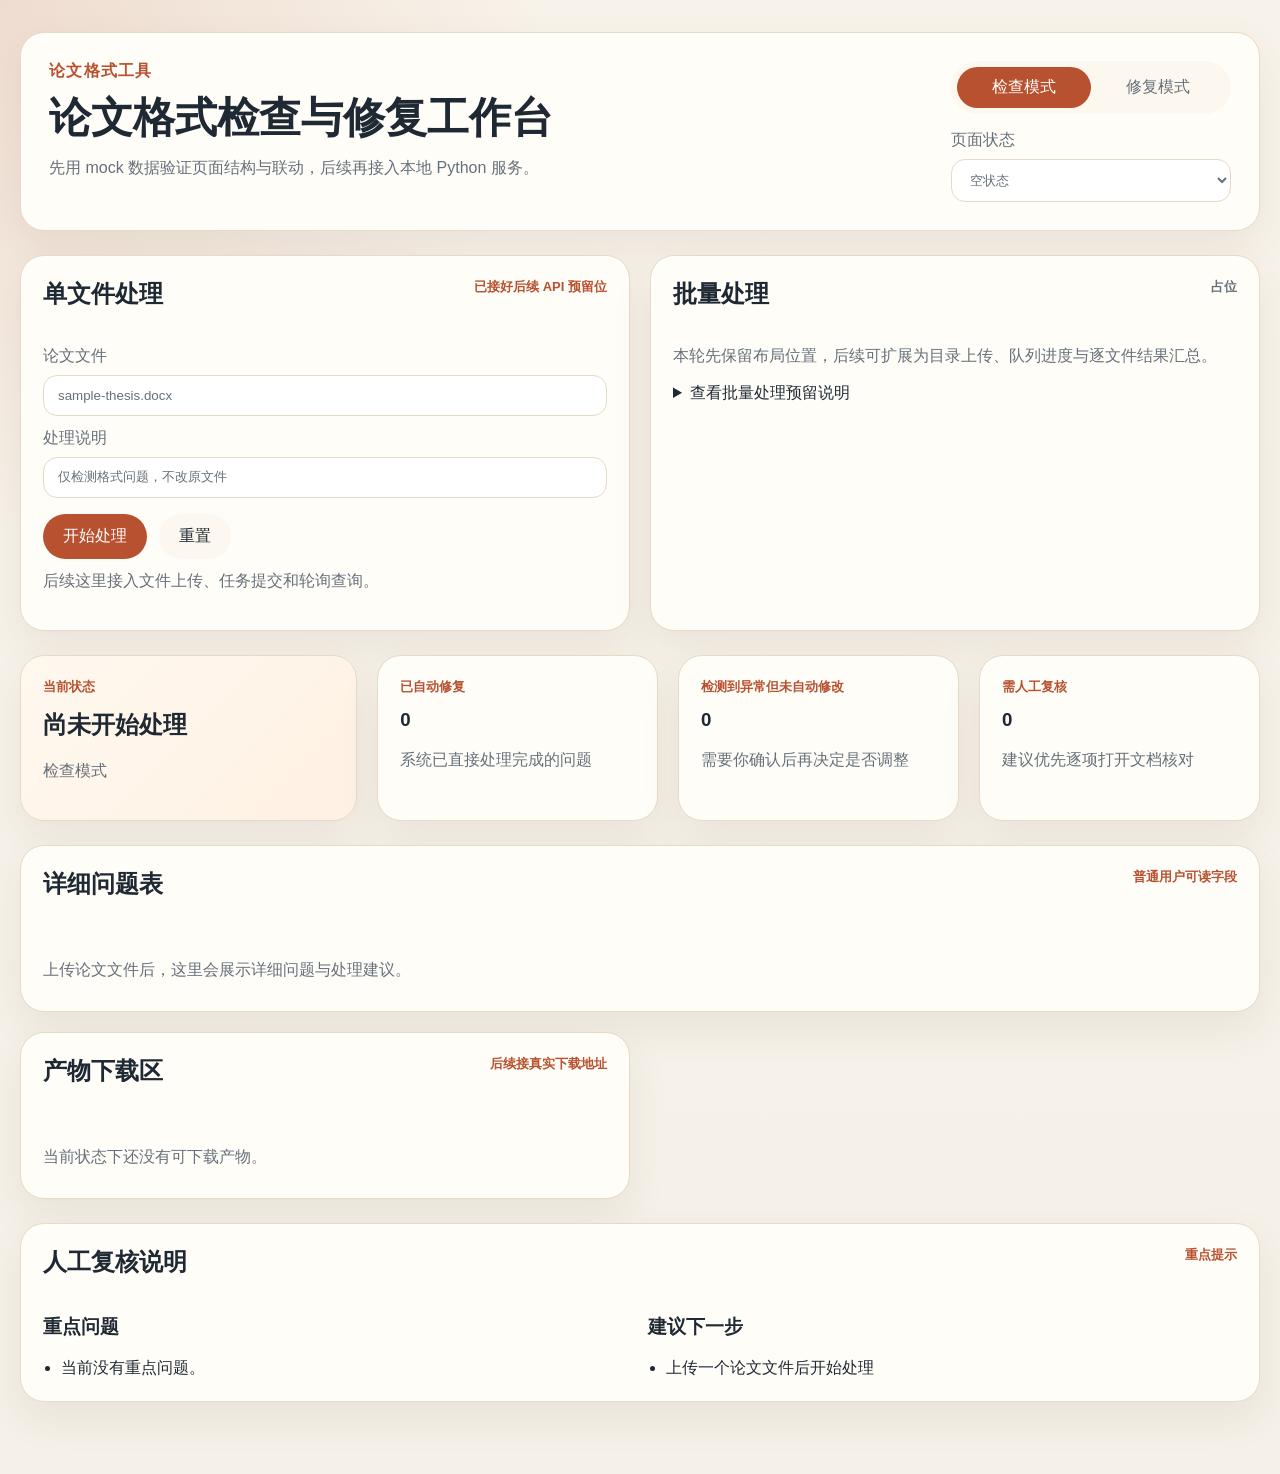
==== appsmith/preview/index.html @ 476202f2 "Add Appsmith UI skeleton, mock data, and local setup docs" ====
<!doctype html>
<html lang="zh-CN">
  <head>
    <meta charset="utf-8" />
    <meta name="viewport" content="width=device-width, initial-scale=1" />
    <title>论文格式工具 UI 预览</title>
    <link rel="stylesheet" href="/appsmith/preview/styles.css" />
  </head>
  <body>
    <main class="page-shell">
      <section class="hero-card">
        <div>
          <p class="eyebrow">论文格式工具</p>
          <h1>论文格式检查与修复工作台</h1>
          <p class="hero-copy">先用 mock 数据验证页面结构与联动，后续再接入本地 Python 服务。</p>
        </div>
        <div class="hero-actions">
          <div class="mode-switch" role="tablist" aria-label="模式切换">
            <button class="mode-button active" data-mode="check">检查模式</button>
            <button class="mode-button" data-mode="fix">修复模式</button>
          </div>
          <label class="state-picker">
            <span>页面状态</span>
            <select id="stateSelect">
              <option value="empty">空状态</option>
              <option value="check">检查成功</option>
              <option value="fix">修复成功</option>
              <option value="failure">处理失败</option>
            </select>
          </label>
        </div>
      </section>

      <section class="content-grid">
        <article class="panel">
          <div class="panel-header">
            <h2>单文件处理</h2>
            <span class="panel-tag">已接好后续 API 预留位</span>
          </div>
          <div class="field-list">
            <label>
              <span>论文文件</span>
              <input type="text" value="sample-thesis.docx" readonly />
            </label>
            <label>
              <span>处理说明</span>
              <input id="modeDescription" type="text" value="仅检测格式问题，不改原文件" readonly />
            </label>
          </div>
          <div class="button-row">
            <button class="primary-button">开始处理</button>
            <button class="secondary-button">重置</button>
          </div>
          <p class="helper-copy">后续这里接入文件上传、任务提交和轮询查询。</p>
        </article>

        <article class="panel">
          <div class="panel-header">
            <h2>批量处理</h2>
            <span class="panel-tag muted">占位</span>
          </div>
          <p class="placeholder-copy">本轮先保留布局位置，后续可扩展为目录上传、队列进度与逐文件结果汇总。</p>
          <details>
            <summary>查看批量处理预留说明</summary>
            <p>建议后续拆分为目录选择、执行队列、批量摘要和失败重试四块区域。</p>
          </details>
        </article>
      </section>

      <section class="summary-grid">
        <article class="summary-card summary-main">
          <p class="summary-label">当前状态</p>
          <h2 id="overallStatus">尚未开始处理</h2>
          <p id="processingLabel" class="summary-copy">检查模式</p>
        </article>
        <article class="summary-card">
          <p class="summary-label">已自动修复</p>
          <h3 id="autoProcessedCount">0</h3>
          <p class="summary-copy">系统已直接处理完成的问题</p>
        </article>
        <article class="summary-card">
          <p class="summary-label">检测到异常但未自动修改</p>
          <h3 id="detectedCount">0</h3>
          <p class="summary-copy">需要你确认后再决定是否调整</p>
        </article>
        <article class="summary-card">
          <p class="summary-label">需人工复核</p>
          <h3 id="manualReviewCount">0</h3>
          <p class="summary-copy">建议优先逐项打开文档核对</p>
        </article>
      </section>

      <section class="content-grid lower-grid">
        <article class="panel span-two">
          <div class="panel-header">
            <h2>详细问题表</h2>
            <span class="panel-tag">普通用户可读字段</span>
          </div>
          <div id="emptyState" class="empty-state">上传论文文件后，这里会展示详细问题与处理建议。</div>
          <div class="table-wrap" id="tableWrap">
            <table>
              <thead>
                <tr>
                  <th>规则编号</th>
                  <th>问题标题</th>
                  <th>所属区块</th>
                  <th>严重级别</th>
                  <th>是否自动修复</th>
                  <th>处理建议</th>
                </tr>
              </thead>
              <tbody id="issueTableBody"></tbody>
            </table>
          </div>
        </article>

        <article class="panel">
          <div class="panel-header">
            <h2>产物下载区</h2>
            <span class="panel-tag">后续接真实下载地址</span>
          </div>
          <div class="download-list" id="downloadList"></div>
        </article>
      </section>

      <section class="content-grid lower-grid">
        <article class="panel span-two">
          <div class="panel-header">
            <h2>人工复核说明</h2>
            <span class="panel-tag">重点提示</span>
          </div>
          <div class="review-columns">
            <div>
              <h3>重点问题</h3>
              <ul id="keyIssues"></ul>
            </div>
            <div>
              <h3>建议下一步</h3>
              <ul id="nextSteps"></ul>
            </div>
          </div>
        </article>
      </section>
    </main>

    <script src="/appsmith/preview/app.js" defer></script>
  </body>
  </html>
---- appsmith/preview/styles.css ----
:root {
  --bg: #f5f1e8;
  --panel: #fffdf8;
  --panel-strong: #fdf8ef;
  --text: #1f2933;
  --muted: #66707a;
  --line: #e5dbc6;
  --accent: #b8512f;
  --accent-soft: #f4d9cf;
  --success: #256f48;
  --warn: #9a6700;
  --danger: #a6402d;
  --shadow: 0 16px 40px rgba(84, 57, 34, 0.08);
}

* {
  box-sizing: border-box;
}

body {
  margin: 0;
  font-family: "PingFang SC", "Noto Sans SC", sans-serif;
  color: var(--text);
  background:
    radial-gradient(circle at top left, rgba(184, 81, 47, 0.14), transparent 28%),
    linear-gradient(180deg, #f8f3ea 0%, var(--bg) 100%);
}

.page-shell {
  max-width: 1280px;
  margin: 0 auto;
  padding: 32px 20px 48px;
}

.hero-card,
.panel,
.summary-card {
  background: var(--panel);
  border: 1px solid var(--line);
  border-radius: 24px;
  box-shadow: var(--shadow);
}

.hero-card {
  display: flex;
  justify-content: space-between;
  gap: 20px;
  padding: 28px;
  margin-bottom: 24px;
}

.eyebrow {
  margin: 0 0 8px;
  color: var(--accent);
  font-weight: 700;
  letter-spacing: 0.08em;
}

h1,
h2,
h3,
p {
  margin-top: 0;
}

h1 {
  margin-bottom: 12px;
  font-size: clamp(28px, 4vw, 42px);
}

.hero-copy,
.helper-copy,
.placeholder-copy,
.summary-copy,
.empty-state,
details p,
label span,
input,
select {
  color: var(--muted);
}

.hero-actions {
  min-width: 280px;
  display: grid;
  gap: 16px;
}

.mode-switch {
  display: flex;
  background: var(--panel-strong);
  padding: 6px;
  border-radius: 999px;
}

.mode-button,
.primary-button,
.secondary-button,
.download-item button {
  border: 0;
  border-radius: 999px;
  cursor: pointer;
  font: inherit;
}

.mode-button {
  flex: 1;
  background: transparent;
  color: var(--muted);
  padding: 10px 16px;
}

.mode-button.active {
  background: var(--accent);
  color: #fff;
}

.state-picker {
  display: grid;
  gap: 8px;
}

.panel,
.summary-card {
  padding: 22px;
}

.content-grid,
.summary-grid {
  display: grid;
  gap: 20px;
  margin-bottom: 24px;
}

.content-grid {
  grid-template-columns: repeat(2, minmax(0, 1fr));
}

.summary-grid {
  grid-template-columns: 1.2fr repeat(3, minmax(0, 1fr));
}

.summary-main {
  background: linear-gradient(135deg, #fff8ef 0%, #fff1e3 100%);
}

.summary-label,
.panel-tag {
  font-size: 13px;
  font-weight: 700;
  color: var(--accent);
}

.panel-tag.muted {
  color: var(--muted);
}

.panel-header {
  display: flex;
  justify-content: space-between;
  gap: 12px;
  align-items: start;
  margin-bottom: 16px;
}

.field-list {
  display: grid;
  gap: 12px;
  margin-bottom: 16px;
}

label {
  display: grid;
  gap: 8px;
}

input,
select {
  width: 100%;
  padding: 12px 14px;
  border-radius: 14px;
  border: 1px solid var(--line);
  background: #fff;
}

.button-row {
  display: flex;
  gap: 12px;
  margin-bottom: 12px;
}

.primary-button {
  background: var(--accent);
  color: #fff;
  padding: 12px 20px;
}

.secondary-button {
  background: var(--panel-strong);
  color: var(--text);
  padding: 12px 20px;
}

.span-two {
  grid-column: span 2;
}

.table-wrap {
  overflow-x: auto;
}

table {
  width: 100%;
  border-collapse: collapse;
}

th,
td {
  padding: 14px 12px;
  border-bottom: 1px solid var(--line);
  text-align: left;
  vertical-align: top;
}

th {
  color: var(--muted);
  font-size: 14px;
}

.empty-state {
  padding: 24px 0 8px;
}

.download-list {
  display: grid;
  gap: 12px;
}

.download-item {
  display: flex;
  justify-content: space-between;
  gap: 12px;
  align-items: center;
  padding: 14px 16px;
  border: 1px solid var(--line);
  border-radius: 16px;
  background: var(--panel-strong);
}

.download-item button {
  background: #fff;
  border: 1px solid var(--line);
  padding: 8px 14px;
}

.review-columns {
  display: grid;
  grid-template-columns: repeat(2, minmax(0, 1fr));
  gap: 16px;
}

ul {
  margin: 0;
  padding-left: 18px;
}

.status-high {
  color: var(--danger);
}

.status-medium {
  color: var(--warn);
}

.status-low {
  color: var(--success);
}

@media (max-width: 980px) {
  .hero-card,
  .content-grid,
  .summary-grid,
  .review-columns {
    grid-template-columns: 1fr;
  }

  .hero-card {
    flex-direction: column;
  }

  .span-two {
    grid-column: auto;
  }
}
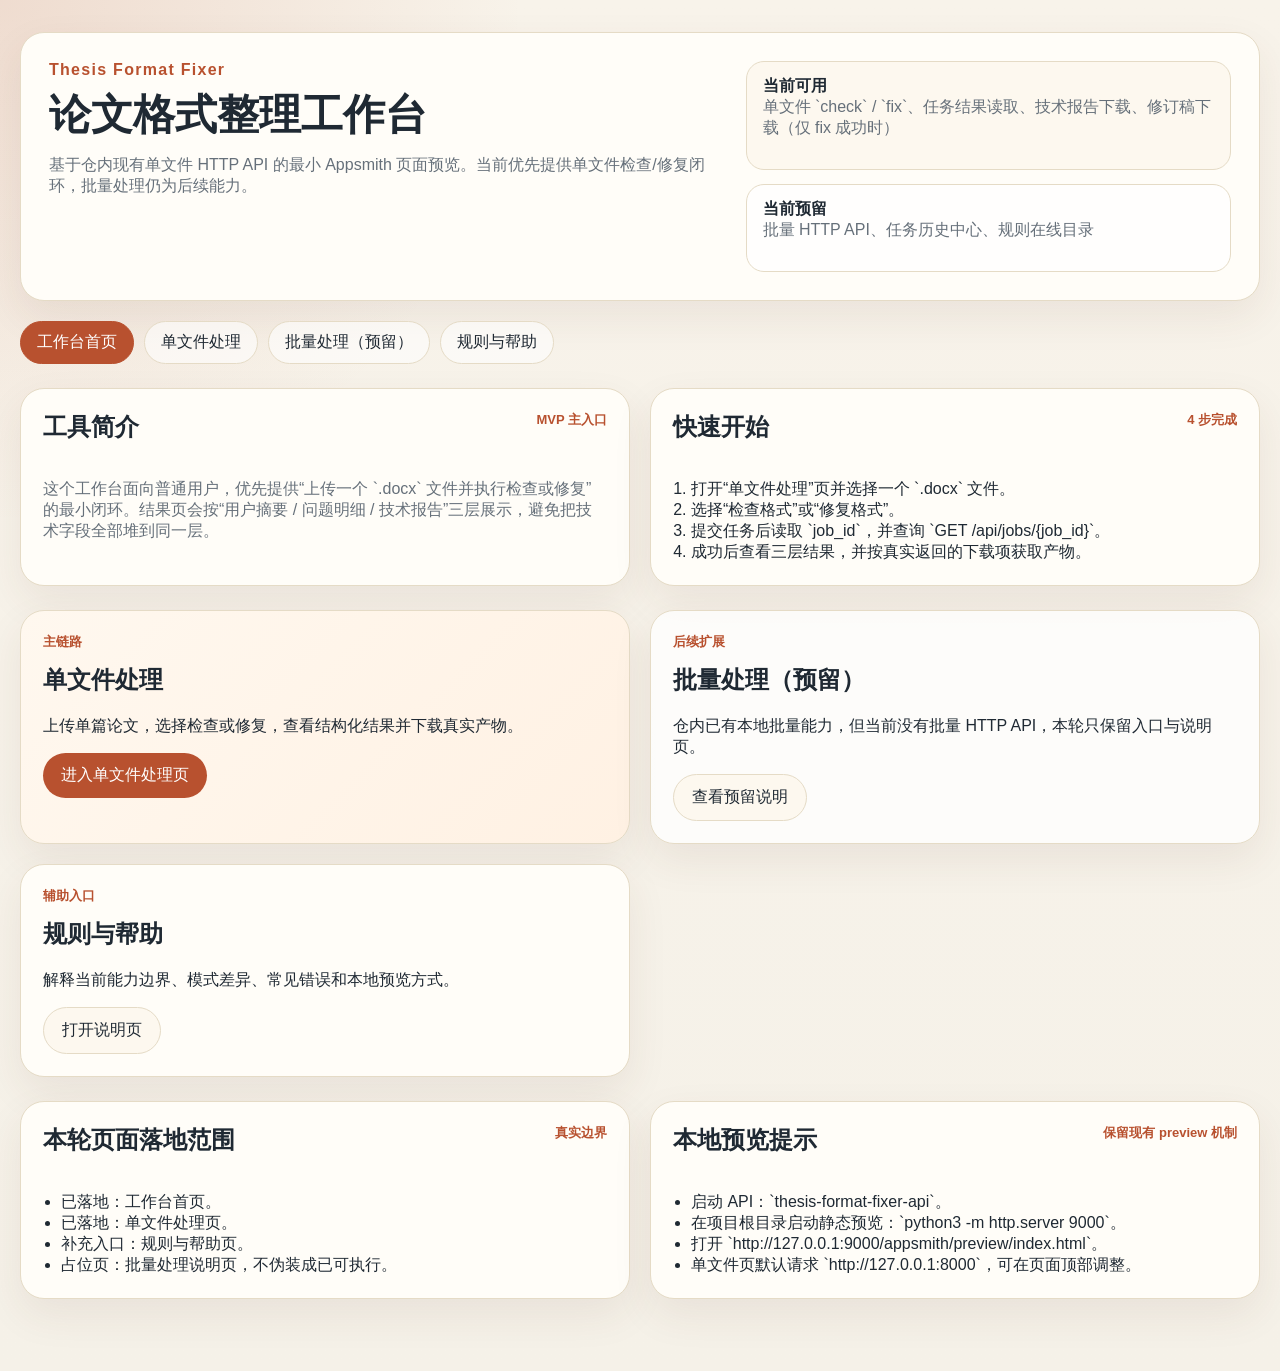
==== commit 9e97cd12: "feat(appsmith): implement home and single-file preview pages" ====
--- a/appsmith/preview/index.html
+++ b/appsmith/preview/index.html
@@ -3,146 +3,113 @@
   <head>
     <meta charset="utf-8" />
     <meta name="viewport" content="width=device-width, initial-scale=1" />
-    <title>论文格式工具 UI 预览</title>
+    <title>论文格式工具工作台预览</title>
     <link rel="stylesheet" href="/appsmith/preview/styles.css" />
   </head>
   <body>
     <main class="page-shell">
-      <section class="hero-card">
+      <header class="hero-card">
         <div>
-          <p class="eyebrow">论文格式工具</p>
-          <h1>论文格式检查与修复工作台</h1>
-          <p class="hero-copy">先用 mock 数据验证页面结构与联动，后续再接入本地 Python 服务。</p>
+          <p class="eyebrow">Thesis Format Fixer</p>
+          <h1>论文格式整理工作台</h1>
+          <p class="hero-copy">
+            基于仓内现有单文件 HTTP API 的最小 Appsmith 页面预览。当前优先提供单文件检查/修复闭环，批量处理仍为后续能力。
+          </p>
         </div>
-        <div class="hero-actions">
-          <div class="mode-switch" role="tablist" aria-label="模式切换">
-            <button class="mode-button active" data-mode="check">检查模式</button>
-            <button class="mode-button" data-mode="fix">修复模式</button>
+        <div class="hero-side">
+          <div class="status-note">
+            <strong>当前可用</strong>
+            <p>单文件 `check` / `fix`、任务结果读取、技术报告下载、修订稿下载（仅 fix 成功时）</p>
           </div>
-          <label class="state-picker">
-            <span>页面状态</span>
-            <select id="stateSelect">
-              <option value="empty">空状态</option>
-              <option value="check">检查成功</option>
-              <option value="fix">修复成功</option>
-              <option value="failure">处理失败</option>
-            </select>
-          </label>
+          <div class="status-note muted">
+            <strong>当前预留</strong>
+            <p>批量 HTTP API、任务历史中心、规则在线目录</p>
+          </div>
         </div>
+      </header>
+
+      <section class="nav-strip">
+        <a class="nav-link active" href="/appsmith/preview/index.html">工作台首页</a>
+        <a class="nav-link" href="/appsmith/preview/single-file.html">单文件处理</a>
+        <a class="nav-link" href="/appsmith/preview/batch-placeholder.html">批量处理（预留）</a>
+        <a class="nav-link" href="/appsmith/preview/help.html">规则与帮助</a>
+      </section>
+
+      <section class="content-grid home-grid">
+        <article class="panel">
+          <div class="panel-header">
+            <h2>工具简介</h2>
+            <span class="panel-tag">MVP 主入口</span>
+          </div>
+          <p class="body-copy">
+            这个工作台面向普通用户，优先提供“上传一个 `.docx` 文件并执行检查或修复”的最小闭环。结果页会按“用户摘要 / 问题明细 / 技术报告”三层展示，避免把技术字段全部堆到同一层。
+          </p>
+        </article>
+
+        <article class="panel">
+          <div class="panel-header">
+            <h2>快速开始</h2>
+            <span class="panel-tag">4 步完成</span>
+          </div>
+          <ol class="step-list">
+            <li>打开“单文件处理”页并选择一个 `.docx` 文件。</li>
+            <li>选择“检查格式”或“修复格式”。</li>
+            <li>提交任务后读取 `job_id`，并查询 `GET /api/jobs/{job_id}`。</li>
+            <li>成功后查看三层结果，并按真实返回的下载项获取产物。</li>
+          </ol>
+        </article>
+      </section>
+
+      <section class="action-grid">
+        <article class="action-card primary">
+          <p class="summary-label">主链路</p>
+          <h2>单文件处理</h2>
+          <p>上传单篇论文，选择检查或修复，查看结构化结果并下载真实产物。</p>
+          <a class="primary-button as-link" href="/appsmith/preview/single-file.html">进入单文件处理页</a>
+        </article>
+
+        <article class="action-card muted-card">
+          <p class="summary-label">后续扩展</p>
+          <h2>批量处理（预留）</h2>
+          <p>仓内已有本地批量能力，但当前没有批量 HTTP API，本轮只保留入口与说明页。</p>
+          <a class="secondary-button as-link" href="/appsmith/preview/batch-placeholder.html">查看预留说明</a>
+        </article>
+
+        <article class="action-card">
+          <p class="summary-label">辅助入口</p>
+          <h2>规则与帮助</h2>
+          <p>解释当前能力边界、模式差异、常见错误和本地预览方式。</p>
+          <a class="secondary-button as-link" href="/appsmith/preview/help.html">打开说明页</a>
+        </article>
       </section>
 
       <section class="content-grid">
         <article class="panel">
           <div class="panel-header">
-            <h2>单文件处理</h2>
-            <span class="panel-tag">已接好后续 API 预留位</span>
+            <h2>本轮页面落地范围</h2>
+            <span class="panel-tag">真实边界</span>
           </div>
-          <div class="field-list">
-            <label>
-              <span>论文文件</span>
-              <input type="text" value="sample-thesis.docx" readonly />
-            </label>
-            <label>
-              <span>处理说明</span>
-              <input id="modeDescription" type="text" value="仅检测格式问题，不改原文件" readonly />
-            </label>
-          </div>
-          <div class="button-row">
-            <button class="primary-button">开始处理</button>
-            <button class="secondary-button">重置</button>
-          </div>
-          <p class="helper-copy">后续这里接入文件上传、任务提交和轮询查询。</p>
+          <ul class="plain-list">
+            <li>已落地：工作台首页。</li>
+            <li>已落地：单文件处理页。</li>
+            <li>补充入口：规则与帮助页。</li>
+            <li>占位页：批量处理说明页，不伪装成已可执行。</li>
+          </ul>
         </article>
 
         <article class="panel">
           <div class="panel-header">
-            <h2>批量处理</h2>
-            <span class="panel-tag muted">占位</span>
+            <h2>本地预览提示</h2>
+            <span class="panel-tag">保留现有 preview 机制</span>
           </div>
-          <p class="placeholder-copy">本轮先保留布局位置，后续可扩展为目录上传、队列进度与逐文件结果汇总。</p>
-          <details>
-            <summary>查看批量处理预留说明</summary>
-            <p>建议后续拆分为目录选择、执行队列、批量摘要和失败重试四块区域。</p>
-          </details>
-        </article>
-      </section>
-
-      <section class="summary-grid">
-        <article class="summary-card summary-main">
-          <p class="summary-label">当前状态</p>
-          <h2 id="overallStatus">尚未开始处理</h2>
-          <p id="processingLabel" class="summary-copy">检查模式</p>
-        </article>
-        <article class="summary-card">
-          <p class="summary-label">已自动修复</p>
-          <h3 id="autoProcessedCount">0</h3>
-          <p class="summary-copy">系统已直接处理完成的问题</p>
-        </article>
-        <article class="summary-card">
-          <p class="summary-label">检测到异常但未自动修改</p>
-          <h3 id="detectedCount">0</h3>
-          <p class="summary-copy">需要你确认后再决定是否调整</p>
-        </article>
-        <article class="summary-card">
-          <p class="summary-label">需人工复核</p>
-          <h3 id="manualReviewCount">0</h3>
-          <p class="summary-copy">建议优先逐项打开文档核对</p>
-        </article>
-      </section>
-
-      <section class="content-grid lower-grid">
-        <article class="panel span-two">
-          <div class="panel-header">
-            <h2>详细问题表</h2>
-            <span class="panel-tag">普通用户可读字段</span>
-          </div>
-          <div id="emptyState" class="empty-state">上传论文文件后，这里会展示详细问题与处理建议。</div>
-          <div class="table-wrap" id="tableWrap">
-            <table>
-              <thead>
-                <tr>
-                  <th>规则编号</th>
-                  <th>问题标题</th>
-                  <th>所属区块</th>
-                  <th>严重级别</th>
-                  <th>是否自动修复</th>
-                  <th>处理建议</th>
-                </tr>
-              </thead>
-              <tbody id="issueTableBody"></tbody>
-            </table>
-          </div>
-        </article>
-
-        <article class="panel">
-          <div class="panel-header">
-            <h2>产物下载区</h2>
-            <span class="panel-tag">后续接真实下载地址</span>
-          </div>
-          <div class="download-list" id="downloadList"></div>
-        </article>
-      </section>
-
-      <section class="content-grid lower-grid">
-        <article class="panel span-two">
-          <div class="panel-header">
-            <h2>人工复核说明</h2>
-            <span class="panel-tag">重点提示</span>
-          </div>
-          <div class="review-columns">
-            <div>
-              <h3>重点问题</h3>
-              <ul id="keyIssues"></ul>
-            </div>
-            <div>
-              <h3>建议下一步</h3>
-              <ul id="nextSteps"></ul>
-            </div>
-          </div>
+          <ul class="plain-list">
+            <li>启动 API：`thesis-format-fixer-api`。</li>
+            <li>在项目根目录启动静态预览：`python3 -m http.server 9000`。</li>
+            <li>打开 `http://127.0.0.1:9000/appsmith/preview/index.html`。</li>
+            <li>单文件页默认请求 `http://127.0.0.1:8000`，可在页面顶部调整。</li>
+          </ul>
         </article>
       </section>
     </main>
-
-    <script src="/appsmith/preview/app.js" defer></script>
   </body>
   </html>
--- a/appsmith/preview/styles.css
+++ b/appsmith/preview/styles.css
@@ -26,6 +26,11 @@
     linear-gradient(180deg, #f8f3ea 0%, var(--bg) 100%);
 }
 
+a {
+  color: inherit;
+  text-decoration: none;
+}
+
 .page-shell {
   max-width: 1280px;
   margin: 0 auto;
@@ -34,7 +39,8 @@
 
 .hero-card,
 .panel,
-.summary-card {
+.summary-card,
+.action-card {
   background: var(--panel);
   border: 1px solid var(--line);
   border-radius: 24px;
@@ -46,7 +52,13 @@
   justify-content: space-between;
   gap: 20px;
   padding: 28px;
-  margin-bottom: 24px;
+  margin-bottom: 20px;
+}
+
+.hero-side,
+.inline-meta {
+  display: grid;
+  gap: 14px;
 }
 
 .eyebrow {
@@ -73,17 +85,126 @@
 .placeholder-copy,
 .summary-copy,
 .empty-state,
-details p,
 label span,
 input,
+select,
+.body-copy,
+.status-note p,
+.download-item p,
+.summary-inline,
+.status-box {
+  color: var(--muted);
+}
+
+.nav-strip {
+  display: flex;
+  flex-wrap: wrap;
+  gap: 10px;
+  margin-bottom: 24px;
+}
+
+.nav-link {
+  padding: 10px 16px;
+  border-radius: 999px;
+  border: 1px solid var(--line);
+  background: rgba(255, 255, 255, 0.6);
+}
+
+.nav-link.active {
+  background: var(--accent);
+  color: #fff;
+  border-color: var(--accent);
+}
+
+.status-note,
+.status-box {
+  border-radius: 18px;
+  border: 1px solid var(--line);
+  background: var(--panel-strong);
+  padding: 14px 16px;
+}
+
+.status-note.muted,
+.status-box.subtle {
+  background: rgba(255, 255, 255, 0.75);
+}
+
+.status-box.danger {
+  background: #fff1ee;
+  border-color: #efc5ba;
+  color: var(--danger);
+}
+
+.panel,
+.summary-card,
+.action-card {
+  padding: 22px;
+}
+
+.content-grid,
+.summary-grid,
+.action-grid {
+  display: grid;
+  gap: 20px;
+  margin-bottom: 24px;
+}
+
+.content-grid,
+.action-grid {
+  grid-template-columns: repeat(2, minmax(0, 1fr));
+}
+
+.summary-grid {
+  grid-template-columns: 1.25fr repeat(3, minmax(0, 1fr));
+}
+
+.home-grid {
+  align-items: stretch;
+}
+
+.summary-main,
+.action-card.primary {
+  background: linear-gradient(135deg, #fff8ef 0%, #fff1e3 100%);
+}
+
+.summary-label,
+.panel-tag {
+  font-size: 13px;
+  font-weight: 700;
+  color: var(--accent);
+}
+
+.panel-tag {
+  text-align: right;
+}
+
+.panel-header {
+  display: flex;
+  justify-content: space-between;
+  gap: 12px;
+  align-items: start;
+  margin-bottom: 16px;
+}
+
+.field-list,
+.field-stack {
+  display: grid;
+  gap: 12px;
+}
+
+label {
+  display: grid;
+  gap: 8px;
+}
+
+input,
 select {
-  color: var(--muted);
-}
-
-.hero-actions {
-  min-width: 280px;
-  display: grid;
-  gap: 16px;
+  width: 100%;
+  padding: 12px 14px;
+  border-radius: 14px;
+  border: 1px solid var(--line);
+  background: #fff;
+  font: inherit;
 }
 
 .mode-switch {
@@ -91,12 +212,12 @@
   background: var(--panel-strong);
   padding: 6px;
   border-radius: 999px;
+  margin-bottom: 12px;
 }
 
 .mode-button,
 .primary-button,
-.secondary-button,
-.download-item button {
+.secondary-button {
   border: 0;
   border-radius: 999px;
   cursor: pointer;
@@ -115,90 +236,76 @@
   color: #fff;
 }
 
-.state-picker {
-  display: grid;
-  gap: 8px;
-}
-
-.panel,
-.summary-card {
-  padding: 22px;
-}
-
-.content-grid,
-.summary-grid {
-  display: grid;
-  gap: 20px;
-  margin-bottom: 24px;
-}
-
-.content-grid {
-  grid-template-columns: repeat(2, minmax(0, 1fr));
-}
-
-.summary-grid {
-  grid-template-columns: 1.2fr repeat(3, minmax(0, 1fr));
-}
-
-.summary-main {
-  background: linear-gradient(135deg, #fff8ef 0%, #fff1e3 100%);
-}
-
-.summary-label,
-.panel-tag {
-  font-size: 13px;
-  font-weight: 700;
-  color: var(--accent);
-}
-
-.panel-tag.muted {
-  color: var(--muted);
-}
-
-.panel-header {
-  display: flex;
-  justify-content: space-between;
-  gap: 12px;
-  align-items: start;
-  margin-bottom: 16px;
-}
-
-.field-list {
-  display: grid;
-  gap: 12px;
-  margin-bottom: 16px;
-}
-
-label {
-  display: grid;
-  gap: 8px;
-}
-
-input,
-select {
-  width: 100%;
-  padding: 12px 14px;
-  border-radius: 14px;
-  border: 1px solid var(--line);
-  background: #fff;
-}
-
 .button-row {
   display: flex;
-  gap: 12px;
-  margin-bottom: 12px;
+  flex-wrap: wrap;
+  gap: 12px;
+  margin-top: 14px;
+}
+
+.primary-button,
+.secondary-button,
+.as-link {
+  display: inline-flex;
+  align-items: center;
+  justify-content: center;
+  min-height: 44px;
+  padding: 12px 18px;
 }
 
 .primary-button {
   background: var(--accent);
   color: #fff;
-  padding: 12px 20px;
 }
 
 .secondary-button {
   background: var(--panel-strong);
   color: var(--text);
-  padding: 12px 20px;
+  border: 1px solid var(--line);
+}
+
+.compact-link {
+  min-height: auto;
+  padding: 8px 14px;
+}
+
+.plain-list,
+.step-list,
+ul {
+  margin: 0;
+  padding-left: 18px;
+}
+
+.action-card p:last-child,
+.panel p:last-child {
+  margin-bottom: 0;
+}
+
+.muted-card {
+  background: rgba(255, 255, 255, 0.78);
+}
+
+.meta-pairs {
+  display: grid;
+  gap: 8px;
+  margin: 14px 0 0;
+}
+
+.meta-pairs div {
+  display: flex;
+  justify-content: space-between;
+  gap: 12px;
+  border-top: 1px solid var(--line);
+  padding-top: 8px;
+}
+
+.meta-pairs dt {
+  color: var(--muted);
+}
+
+.meta-pairs dd {
+  margin: 0;
+  font-family: "SFMono-Regular", "Menlo", monospace;
 }
 
 .span-two {
@@ -247,39 +354,48 @@
   background: var(--panel-strong);
 }
 
-.download-item button {
-  background: #fff;
-  border: 1px solid var(--line);
-  padding: 8px 14px;
+.download-item.muted-download {
+  justify-content: start;
 }
 
 .review-columns {
   display: grid;
   grid-template-columns: repeat(2, minmax(0, 1fr));
   gap: 16px;
-}
-
-ul {
+  margin-top: 16px;
+}
+
+.summary-inline {
+  display: flex;
+  flex-wrap: wrap;
+  gap: 10px;
+  margin-top: 16px;
+}
+
+.summary-chip {
+  padding: 8px 12px;
+  border-radius: 999px;
+  background: var(--panel-strong);
+  border: 1px solid var(--line);
+  font-size: 13px;
+}
+
+.json-viewer {
   margin: 0;
-  padding-left: 18px;
-}
-
-.status-high {
-  color: var(--danger);
-}
-
-.status-medium {
-  color: var(--warn);
-}
-
-.status-low {
-  color: var(--success);
+  padding: 18px;
+  border-radius: 18px;
+  background: #201d1a;
+  color: #f6efe6;
+  overflow-x: auto;
+  font-size: 13px;
+  line-height: 1.5;
 }
 
 @media (max-width: 980px) {
   .hero-card,
   .content-grid,
   .summary-grid,
+  .action-grid,
   .review-columns {
     grid-template-columns: 1fr;
   }
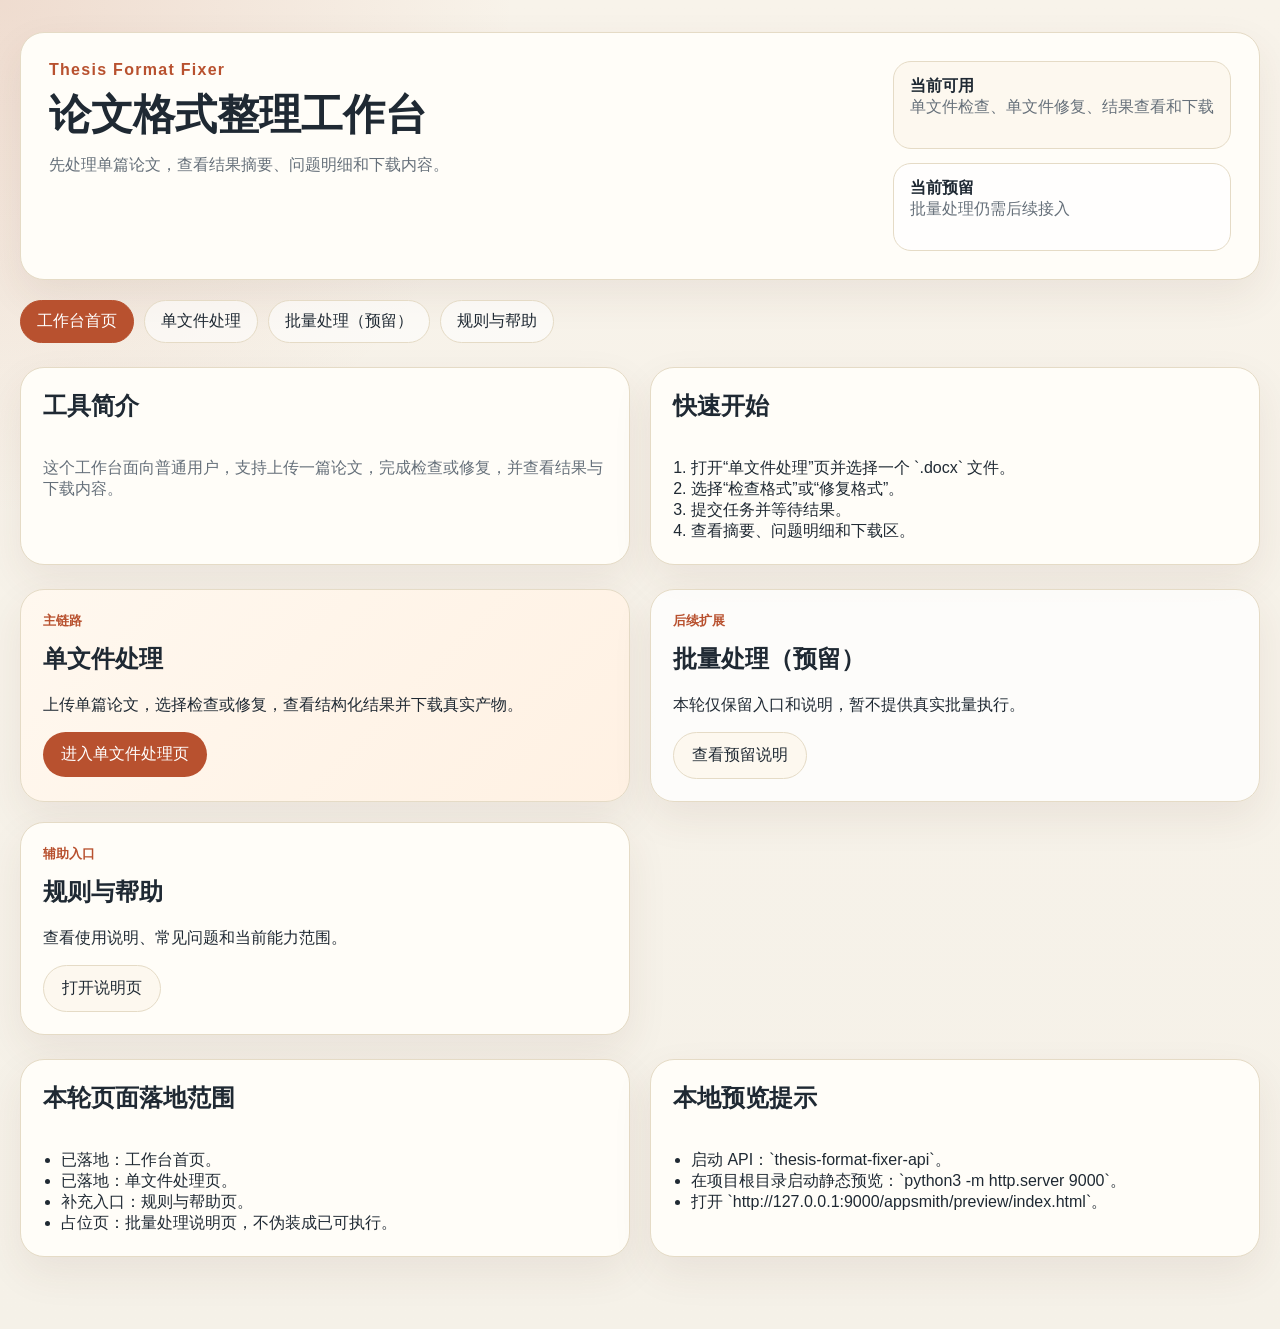
==== commit 63b2b024: "refine appsmith single-file preview for user-facing ui" ====
--- a/appsmith/preview/index.html
+++ b/appsmith/preview/index.html
@@ -12,18 +12,16 @@
         <div>
           <p class="eyebrow">Thesis Format Fixer</p>
           <h1>论文格式整理工作台</h1>
-          <p class="hero-copy">
-            基于仓内现有单文件 HTTP API 的最小 Appsmith 页面预览。当前优先提供单文件检查/修复闭环，批量处理仍为后续能力。
-          </p>
+          <p class="hero-copy">先处理单篇论文，查看结果摘要、问题明细和下载内容。</p>
         </div>
         <div class="hero-side">
           <div class="status-note">
             <strong>当前可用</strong>
-            <p>单文件 `check` / `fix`、任务结果读取、技术报告下载、修订稿下载（仅 fix 成功时）</p>
+            <p>单文件检查、单文件修复、结果查看和下载</p>
           </div>
           <div class="status-note muted">
             <strong>当前预留</strong>
-            <p>批量 HTTP API、任务历史中心、规则在线目录</p>
+            <p>批量处理仍需后续接入</p>
           </div>
         </div>
       </header>
@@ -39,23 +37,21 @@
         <article class="panel">
           <div class="panel-header">
             <h2>工具简介</h2>
-            <span class="panel-tag">MVP 主入口</span>
           </div>
           <p class="body-copy">
-            这个工作台面向普通用户，优先提供“上传一个 `.docx` 文件并执行检查或修复”的最小闭环。结果页会按“用户摘要 / 问题明细 / 技术报告”三层展示，避免把技术字段全部堆到同一层。
+            这个工作台面向普通用户，支持上传一篇论文，完成检查或修复，并查看结果与下载内容。
           </p>
         </article>
 
         <article class="panel">
           <div class="panel-header">
             <h2>快速开始</h2>
-            <span class="panel-tag">4 步完成</span>
           </div>
           <ol class="step-list">
             <li>打开“单文件处理”页并选择一个 `.docx` 文件。</li>
             <li>选择“检查格式”或“修复格式”。</li>
-            <li>提交任务后读取 `job_id`，并查询 `GET /api/jobs/{job_id}`。</li>
-            <li>成功后查看三层结果，并按真实返回的下载项获取产物。</li>
+            <li>提交任务并等待结果。</li>
+            <li>查看摘要、问题明细和下载区。</li>
           </ol>
         </article>
       </section>
@@ -71,14 +67,14 @@
         <article class="action-card muted-card">
           <p class="summary-label">后续扩展</p>
           <h2>批量处理（预留）</h2>
-          <p>仓内已有本地批量能力，但当前没有批量 HTTP API，本轮只保留入口与说明页。</p>
+          <p>本轮仅保留入口和说明，暂不提供真实批量执行。</p>
           <a class="secondary-button as-link" href="/appsmith/preview/batch-placeholder.html">查看预留说明</a>
         </article>
 
         <article class="action-card">
           <p class="summary-label">辅助入口</p>
           <h2>规则与帮助</h2>
-          <p>解释当前能力边界、模式差异、常见错误和本地预览方式。</p>
+          <p>查看使用说明、常见问题和当前能力范围。</p>
           <a class="secondary-button as-link" href="/appsmith/preview/help.html">打开说明页</a>
         </article>
       </section>
@@ -87,7 +83,6 @@
         <article class="panel">
           <div class="panel-header">
             <h2>本轮页面落地范围</h2>
-            <span class="panel-tag">真实边界</span>
           </div>
           <ul class="plain-list">
             <li>已落地：工作台首页。</li>
@@ -100,13 +95,11 @@
         <article class="panel">
           <div class="panel-header">
             <h2>本地预览提示</h2>
-            <span class="panel-tag">保留现有 preview 机制</span>
           </div>
           <ul class="plain-list">
             <li>启动 API：`thesis-format-fixer-api`。</li>
             <li>在项目根目录启动静态预览：`python3 -m http.server 9000`。</li>
             <li>打开 `http://127.0.0.1:9000/appsmith/preview/index.html`。</li>
-            <li>单文件页默认请求 `http://127.0.0.1:8000`，可在页面顶部调整。</li>
           </ul>
         </article>
       </section>
--- a/appsmith/preview/styles.css
+++ b/appsmith/preview/styles.css
@@ -174,10 +174,6 @@
   color: var(--accent);
 }
 
-.panel-tag {
-  text-align: right;
-}
-
 .panel-header {
   display: flex;
   justify-content: space-between;
@@ -285,29 +281,6 @@
   background: rgba(255, 255, 255, 0.78);
 }
 
-.meta-pairs {
-  display: grid;
-  gap: 8px;
-  margin: 14px 0 0;
-}
-
-.meta-pairs div {
-  display: flex;
-  justify-content: space-between;
-  gap: 12px;
-  border-top: 1px solid var(--line);
-  padding-top: 8px;
-}
-
-.meta-pairs dt {
-  color: var(--muted);
-}
-
-.meta-pairs dd {
-  margin: 0;
-  font-family: "SFMono-Regular", "Menlo", monospace;
-}
-
 .span-two {
   grid-column: span 2;
 }
@@ -365,30 +338,8 @@
   margin-top: 16px;
 }
 
-.summary-inline {
-  display: flex;
-  flex-wrap: wrap;
-  gap: 10px;
-  margin-top: 16px;
-}
-
-.summary-chip {
-  padding: 8px 12px;
-  border-radius: 999px;
-  background: var(--panel-strong);
-  border: 1px solid var(--line);
-  font-size: 13px;
-}
-
-.json-viewer {
-  margin: 0;
-  padding: 18px;
-  border-radius: 18px;
-  background: #201d1a;
-  color: #f6efe6;
-  overflow-x: auto;
-  font-size: 13px;
-  line-height: 1.5;
+.text-danger {
+  color: var(--danger);
 }
 
 @media (max-width: 980px) {
